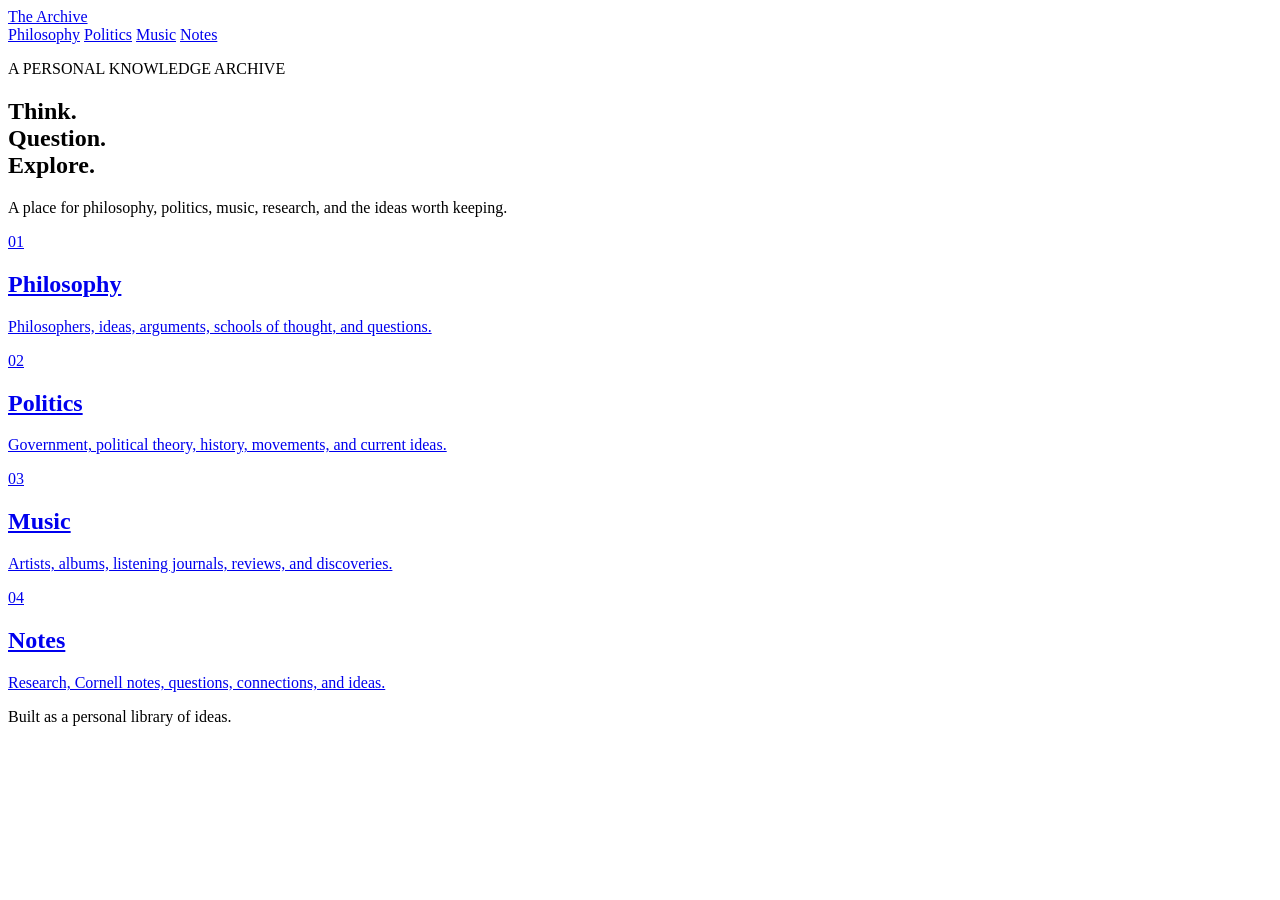
==== index.html @ 558705a9 "Create index.html for The Archive structure This HTML file serves as the main structure for 'The Arc" ====
<!DOCTYPE html>
<html lang="en">
<head>
    <meta charset="UTF-8">
    <meta name="viewport" content="width=device-width, initial-scale=1.0">

    <title>The Archive</title>

    <link rel="stylesheet" href="style.css">
</head>

<body>

    <header>
        <nav>
            <a href="index.html" class="logo">The Archive</a>

            <div class="nav-links">
                <a href="philosophy.html">Philosophy</a>
                <a href="politics.html">Politics</a>
                <a href="music.html">Music</a>
                <a href="notes.html">Notes</a>
            </div>
        </nav>
    </header>


    <main>

        <section class="hero">

            <p class="eyebrow">A PERSONAL KNOWLEDGE ARCHIVE</p>

            <h1>
                Think.<br>
                Question.<br>
                Explore.
            </h1>

            <p class="intro">
                A place for philosophy, politics, music,
                research, and the ideas worth keeping.
            </p>

        </section>


        <section class="sections">

            <a href="philosophy.html" class="card">
                <span class="number">01</span>
                <h2>Philosophy</h2>
                <p>
                    Philosophers, ideas, arguments,
                    schools of thought, and questions.
                </p>
            </a>


            <a href="politics.html" class="card">
                <span class="number">02</span>
                <h2>Politics</h2>
                <p>
                    Government, political theory,
                    history, movements, and current ideas.
                </p>
            </a>


            <a href="music.html" class="card">
                <span class="number">03</span>
                <h2>Music</h2>
                <p>
                    Artists, albums, listening journals,
                    reviews, and discoveries.
                </p>
            </a>


            <a href="notes.html" class="card">
                <span class="number">04</span>
                <h2>Notes</h2>
                <p>
                    Research, Cornell notes, questions,
                    connections, and ideas.
                </p>
            </a>

        </section>

    </main>


    <footer>
        <p>Built as a personal library of ideas.</p>
    </footer>

</body>
</html>
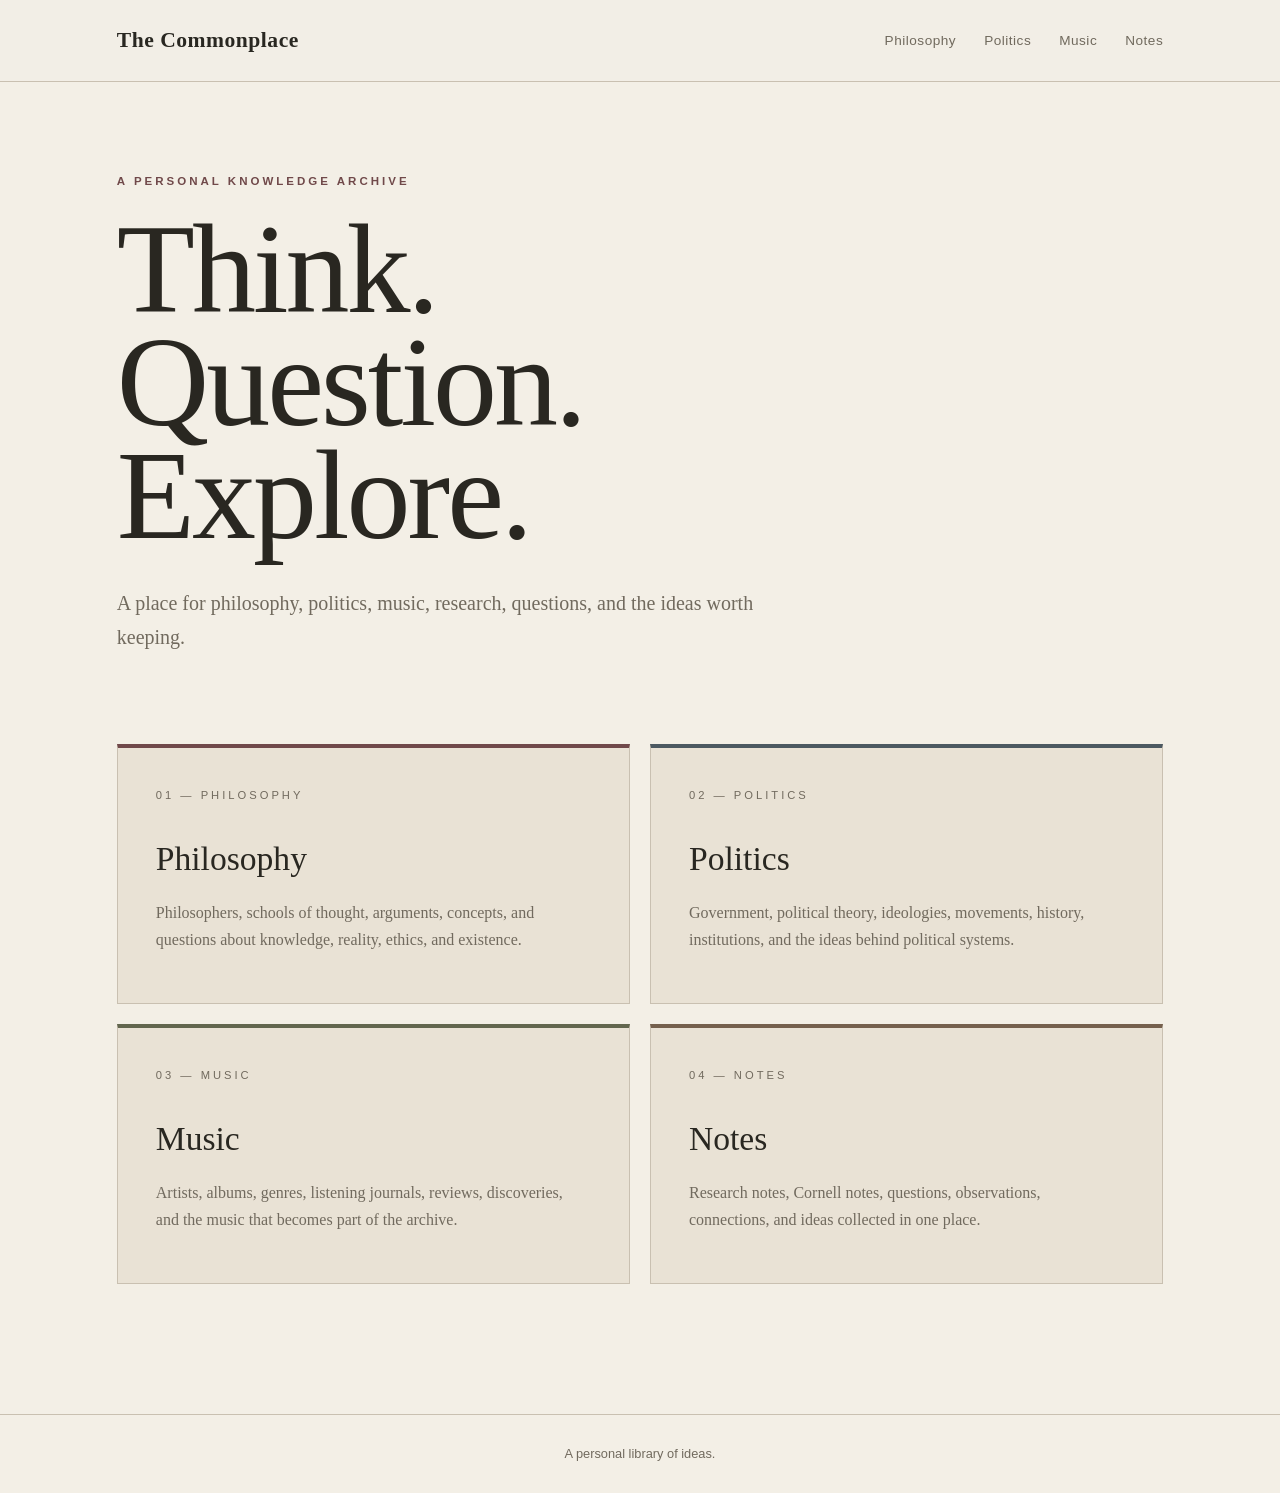
==== commit cb01d10f: "Revise HTML structure and content for clarity Updated the title and meta description for better SEO." ====
--- a/index.html
+++ b/index.html
@@ -1,35 +1,82 @@
 <!DOCTYPE html>
 <html lang="en">
+
 <head>
+
     <meta charset="UTF-8">
-    <meta name="viewport" content="width=device-width, initial-scale=1.0">
-
-    <title>The Archive</title>
+
+    <meta
+        name="viewport"
+        content="width=device-width, initial-scale=1.0"
+    >
+
+    <meta
+        name="description"
+        content="A personal archive for philosophy, politics, music, research, and notes."
+    >
+
+    <title>The Commonplace</title>
 
     <link rel="stylesheet" href="style.css">
+
 </head>
 
+
 <body>
 
+
+    <!-- =========================
+         NAVIGATION
+    ========================== -->
+
     <header>
+
         <nav>
-            <a href="index.html" class="logo">The Archive</a>
+
+            <a href="index.html" class="logo">
+                The Commonplace
+            </a>
 
             <div class="nav-links">
-                <a href="philosophy.html">Philosophy</a>
-                <a href="politics.html">Politics</a>
-                <a href="music.html">Music</a>
-                <a href="notes.html">Notes</a>
+
+                <a href="philosophy.html">
+                    Philosophy
+                </a>
+
+                <a href="politics.html">
+                    Politics
+                </a>
+
+                <a href="music.html">
+                    Music
+                </a>
+
+                <a href="notes.html">
+                    Notes
+                </a>
+
             </div>
+
         </nav>
+
     </header>
 
 
+
+    <!-- =========================
+         MAIN CONTENT
+    ========================== -->
+
     <main>
 
+
+        <!-- HERO -->
+
         <section class="hero">
 
-            <p class="eyebrow">A PERSONAL KNOWLEDGE ARCHIVE</p>
+            <p class="eyebrow">
+                A PERSONAL KNOWLEDGE ARCHIVE
+            </p>
 
             <h1>
                 Think.<br>
@@ -39,61 +86,142 @@
 
             <p class="intro">
                 A place for philosophy, politics, music,
-                research, and the ideas worth keeping.
+                research, questions, and the ideas worth keeping.
             </p>
 
         </section>
 
 
+
+        <!-- =========================
+             MAIN SECTIONS
+        ========================== -->
+
         <section class="sections">
 
-            <a href="philosophy.html" class="card">
-                <span class="number">01</span>
-                <h2>Philosophy</h2>
-                <p>
-                    Philosophers, ideas, arguments,
-                    schools of thought, and questions.
-                </p>
-            </a>
-
-
-            <a href="politics.html" class="card">
-                <span class="number">02</span>
-                <h2>Politics</h2>
+
+            <!-- PHILOSOPHY -->
+
+            <a
+                href="philosophy.html"
+                class="card"
+            >
+
+                <span class="number">
+                    01 — PHILOSOPHY
+                </span>
+
+                <h2>
+                    Philosophy
+                </h2>
+
+                <p>
+                    Philosophers, schools of thought,
+                    arguments, concepts, and questions
+                    about knowledge, reality, ethics,
+                    and existence.
+                </p>
+
+            </a>
+
+
+
+            <!-- POLITICS -->
+
+            <a
+                href="politics.html"
+                class="card"
+            >
+
+                <span class="number">
+                    02 — POLITICS
+                </span>
+
+                <h2>
+                    Politics
+                </h2>
+
                 <p>
                     Government, political theory,
-                    history, movements, and current ideas.
-                </p>
-            </a>
-
-
-            <a href="music.html" class="card">
-                <span class="number">03</span>
-                <h2>Music</h2>
-                <p>
-                    Artists, albums, listening journals,
-                    reviews, and discoveries.
-                </p>
-            </a>
-
-
-            <a href="notes.html" class="card">
-                <span class="number">04</span>
-                <h2>Notes</h2>
-                <p>
-                    Research, Cornell notes, questions,
-                    connections, and ideas.
-                </p>
-            </a>
+                    ideologies, movements, history,
+                    institutions, and the ideas behind
+                    political systems.
+                </p>
+
+            </a>
+
+
+
+            <!-- MUSIC -->
+
+            <a
+                href="music.html"
+                class="card"
+            >
+
+                <span class="number">
+                    03 — MUSIC
+                </span>
+
+                <h2>
+                    Music
+                </h2>
+
+                <p>
+                    Artists, albums, genres, listening
+                    journals, reviews, discoveries,
+                    and the music that becomes part
+                    of the archive.
+                </p>
+
+            </a>
+
+
+
+            <!-- NOTES -->
+
+            <a
+                href="notes.html"
+                class="card"
+            >
+
+                <span class="number">
+                    04 — NOTES
+                </span>
+
+                <h2>
+                    Notes
+                </h2>
+
+                <p>
+                    Research notes, Cornell notes,
+                    questions, observations, connections,
+                    and ideas collected in one place.
+                </p>
+
+            </a>
+
 
         </section>
 
+
     </main>
 
 
+
+    <!-- =========================
+         FOOTER
+    ========================== -->
+
     <footer>
-        <p>Built as a personal library of ideas.</p>
+
+        <p>
+            A personal library of ideas.
+        </p>
+
     </footer>
 
+
 </body>
+
 </html>
--- a/style.css
+++ b/style.css
@@ -0,0 +1,308 @@
+/* =========================================
+   THE COMMONPLACE — GLOBAL STYLE
+   Philosophy • Politics • Music • Notes
+========================================= */
+
+
+/* ---------- RESET ---------- */
+
+* {
+    box-sizing: border-box;
+    margin: 0;
+    padding: 0;
+}
+
+html {
+    scroll-behavior: smooth;
+}
+
+body {
+    background: #f3efe6;
+    color: #292721;
+    font-family: Georgia, "Times New Roman", serif;
+    line-height: 1.7;
+}
+
+
+/* ---------- VARIABLES ---------- */
+
+:root {
+    --paper: #f3efe6;
+    --paper-dark: #e9e2d5;
+    --ink: #292721;
+    --muted: #716a5e;
+    --border: #c9c0b1;
+
+    --burgundy: #70494a;
+    --olive: #62664e;
+    --navy: #4c5961;
+    --brown: #75604d;
+}
+
+
+/* ---------- NAVIGATION ---------- */
+
+header {
+    width: 100%;
+    border-bottom: 1px solid var(--border);
+    background: rgba(243, 239, 230, 0.96);
+}
+
+nav {
+    max-width: 1200px;
+    margin: auto;
+    padding: 22px 6%;
+
+    display: flex;
+    justify-content: space-between;
+    align-items: center;
+}
+
+.logo {
+    color: var(--ink);
+    text-decoration: none;
+
+    font-size: 1.35rem;
+    font-weight: bold;
+    letter-spacing: 0.5px;
+}
+
+.nav-links {
+    display: flex;
+    align-items: center;
+    gap: 28px;
+}
+
+.nav-links a {
+    color: var(--muted);
+    text-decoration: none;
+
+    font-family: Arial, Helvetica, sans-serif;
+    font-size: 0.85rem;
+    letter-spacing: 0.5px;
+
+    transition: color 0.2s ease;
+}
+
+.nav-links a:hover {
+    color: var(--burgundy);
+}
+
+
+/* ---------- MAIN ---------- */
+
+main {
+    width: 100%;
+    max-width: 1200px;
+    margin: auto;
+    padding: 90px 6%;
+}
+
+
+/* ---------- HERO ---------- */
+
+.hero {
+    max-width: 850px;
+    margin-bottom: 90px;
+}
+
+.eyebrow {
+    margin-bottom: 22px;
+
+    color: var(--burgundy);
+
+    font-family: Arial, Helvetica, sans-serif;
+    font-size: 0.72rem;
+    font-weight: bold;
+    letter-spacing: 3px;
+}
+
+h1 {
+    margin-bottom: 35px;
+
+    color: var(--ink);
+
+    font-size: clamp(4rem, 10vw, 8rem);
+    font-weight: normal;
+    line-height: 0.88;
+    letter-spacing: -3px;
+}
+
+.intro {
+    max-width: 650px;
+
+    color: var(--muted);
+
+    font-size: 1.25rem;
+    line-height: 1.7;
+}
+
+
+/* ---------- SECTION GRID ---------- */
+
+.sections {
+    display: grid;
+    grid-template-columns: repeat(2, 1fr);
+    gap: 20px;
+}
+
+
+/* ---------- CARDS ---------- */
+
+.card {
+    position: relative;
+
+    display: block;
+
+    min-height: 260px;
+    padding: 38px;
+
+    border: 1px solid var(--border);
+
+    background: var(--paper-dark);
+
+    color: var(--ink);
+    text-decoration: none;
+
+    transition:
+        transform 0.2s ease,
+        background 0.2s ease,
+        border-color 0.2s ease;
+}
+
+.card:hover {
+    transform: translateY(-5px);
+
+    background: #e4dccd;
+    border-color: #aaa091;
+}
+
+.number {
+    display: block;
+
+    margin-bottom: 25px;
+
+    color: var(--muted);
+
+    font-family: Arial, Helvetica, sans-serif;
+    font-size: 0.7rem;
+    letter-spacing: 3px;
+}
+
+.card h2 {
+    margin-bottom: 12px;
+
+    font-size: 2.1rem;
+    font-weight: normal;
+}
+
+.card p {
+    max-width: 430px;
+
+    color: var(--muted);
+
+    font-size: 1rem;
+}
+
+
+/* ---------- CARD ACCENTS ---------- */
+
+/* Philosophy */
+
+.card:nth-child(1) {
+    border-top: 4px solid var(--burgundy);
+}
+
+/* Politics */
+
+.card:nth-child(2) {
+    border-top: 4px solid var(--navy);
+}
+
+/* Music */
+
+.card:nth-child(3) {
+    border-top: 4px solid var(--olive);
+}
+
+/* Notes */
+
+.card:nth-child(4) {
+    border-top: 4px solid var(--brown);
+}
+
+
+/* ---------- FOOTER ---------- */
+
+footer {
+    margin-top: 40px;
+
+    border-top: 1px solid var(--border);
+
+    padding: 28px 6%;
+
+    text-align: center;
+
+    color: var(--muted);
+
+    font-family: Arial, Helvetica, sans-serif;
+    font-size: 0.8rem;
+}
+
+
+/* ---------- LINKS ---------- */
+
+a {
+    transition: 0.2s ease;
+}
+
+
+/* ---------- MOBILE ---------- */
+
+@media (max-width: 700px) {
+
+    nav {
+        flex-direction: column;
+        gap: 18px;
+    }
+
+    .nav-links {
+        flex-wrap: wrap;
+        justify-content: center;
+        gap: 15px;
+    }
+
+    main {
+        padding-top: 60px;
+    }
+
+    .hero {
+        margin-bottom: 60px;
+    }
+
+    h1 {
+        font-size: clamp(3.5rem, 18vw, 6rem);
+        letter-spacing: -2px;
+    }
+
+    .intro {
+        font-size: 1.05rem;
+    }
+
+    .sections {
+        grid-template-columns: 1fr;
+    }
+
+    .card {
+        min-height: 220px;
+        padding: 30px;
+    }
+}
+
+
+/* ---------- ACCESSIBILITY ---------- */
+
+a:focus-visible {
+    outline: 2px solid var(--burgundy);
+    outline-offset: 4px;
+}
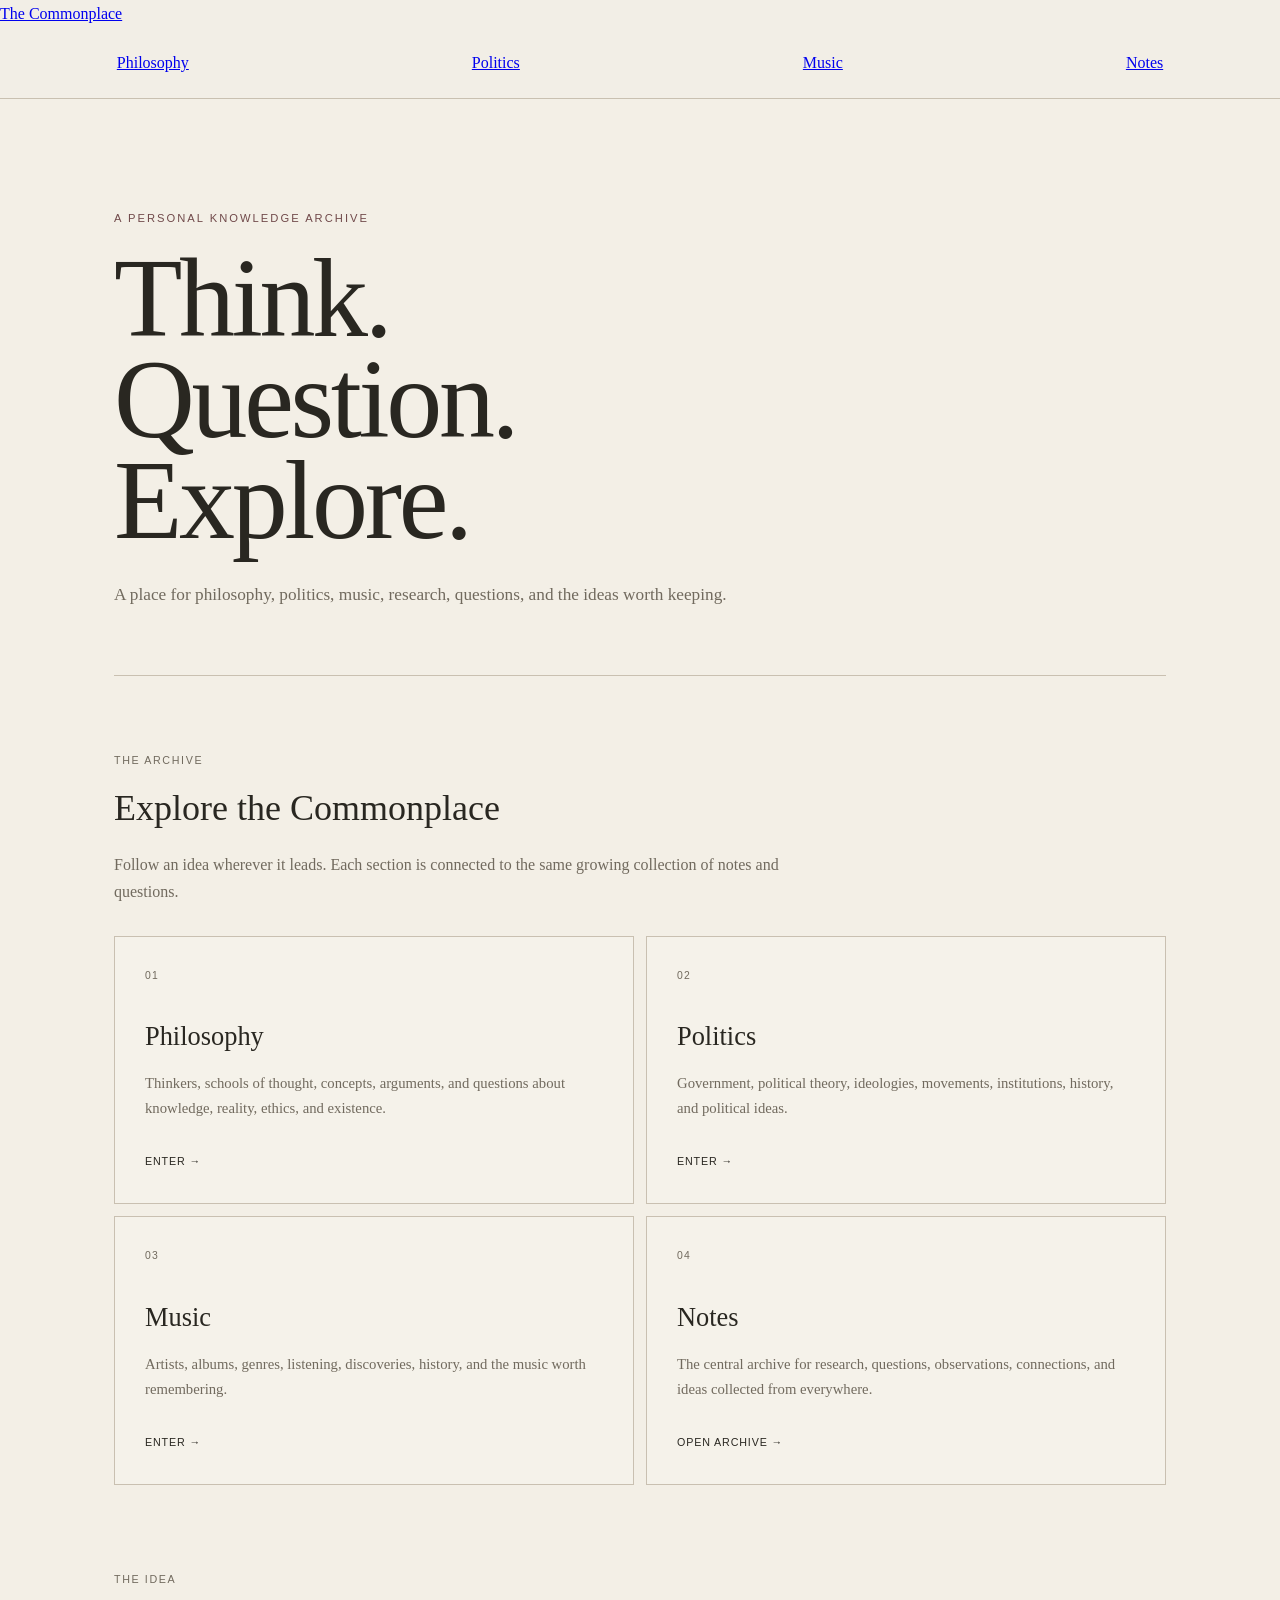
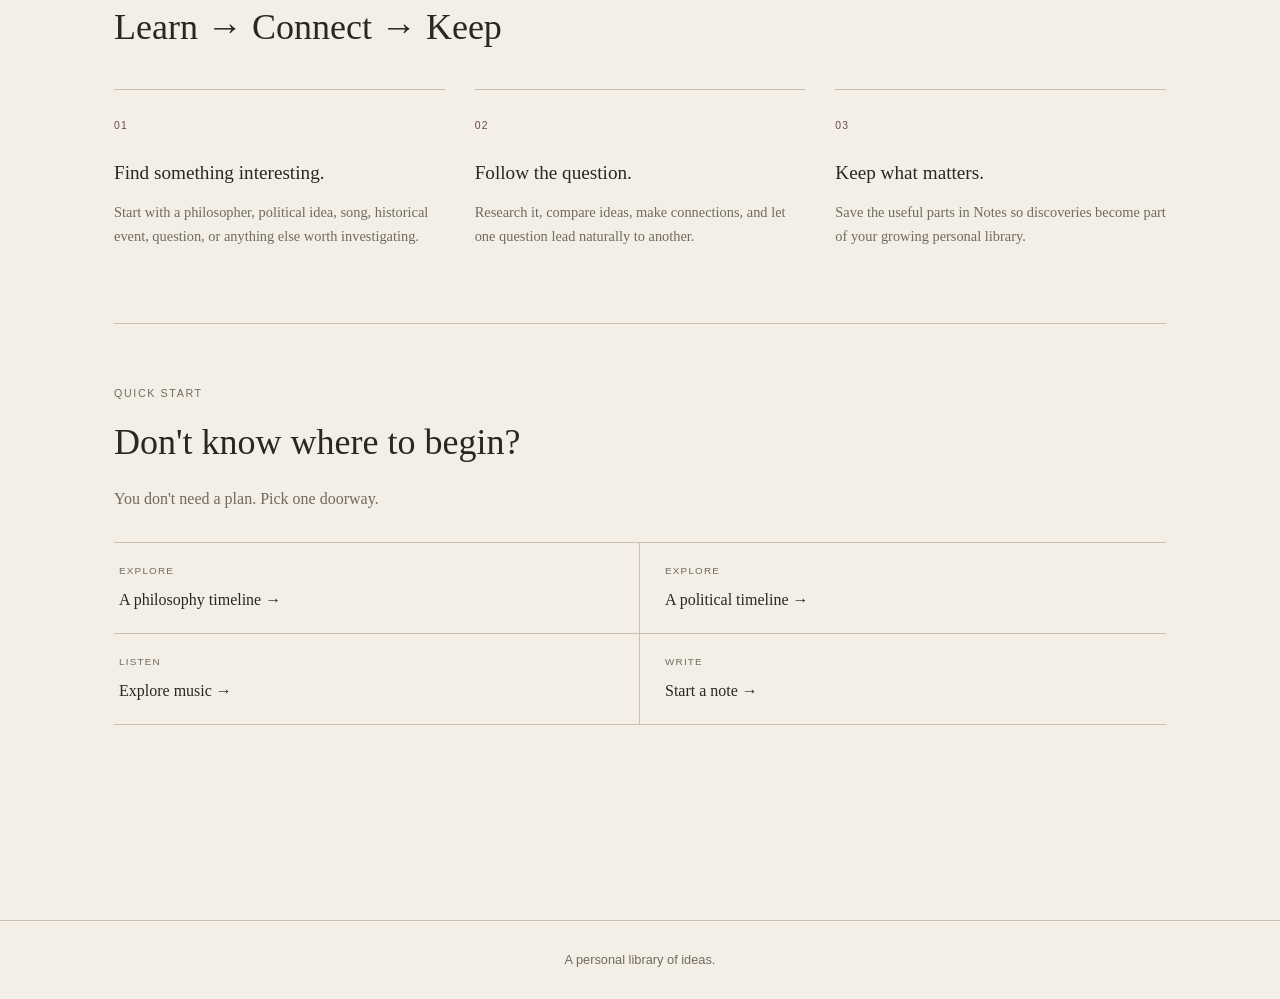
==== commit 228f77b4: "Revise homepage content and navigation structure Updated content and structure for the homepage, inc" ====
--- a/index.html
+++ b/index.html
@@ -12,7 +12,7 @@
 
     <meta
         name="description"
-        content="A personal archive for philosophy, politics, music, research, and notes."
+        content="The Commonplace — a personal archive for philosophy, politics, music, research, questions, and notes."
     >
 
     <title>The Commonplace</title>
@@ -25,201 +25,653 @@
 <body>
 
 
+<header class="commonplace-header">
+
+    <a href="index.html" class="commonplace-logo">
+        The Commonplace
+    </a>
+
+    <nav class="commonplace-nav">
+
+        <a href="philosophy.html">
+            Philosophy
+        </a>
+
+        <a href="politics.html">
+            Politics
+        </a>
+
+        <a href="music.html">
+            Music
+        </a>
+
+        <a href="notes.html">
+            Notes
+        </a>
+
+    </nav>
+
+</header>
+
+
+
+<main class="home-page">
+
+
     <!-- =========================
-         NAVIGATION
+         HERO
     ========================== -->
 
-    <header>
-
-        <nav>
-
-            <a href="index.html" class="logo">
-                The Commonplace
-            </a>
-
-            <div class="nav-links">
-
-                <a href="philosophy.html">
-                    Philosophy
-                </a>
-
-                <a href="politics.html">
-                    Politics
-                </a>
-
-                <a href="music.html">
-                    Music
-                </a>
-
-                <a href="notes.html">
-                    Notes
-                </a>
-
-            </div>
-
-        </nav>
-
-    </header>
+    <section class="home-hero">
+
+        <p class="home-eyebrow">
+            A PERSONAL KNOWLEDGE ARCHIVE
+        </p>
+
+        <h1>
+            Think.<br>
+            Question.<br>
+            Explore.
+        </h1>
+
+        <p class="home-intro">
+            A place for philosophy, politics, music,
+            research, questions, and the ideas worth keeping.
+        </p>
+
+    </section>
 
 
 
     <!-- =========================
-         MAIN CONTENT
+         EXPLORE
     ========================== -->
 
-    <main>
-
-
-        <!-- HERO -->
-
-        <section class="hero">
-
-            <p class="eyebrow">
-                A PERSONAL KNOWLEDGE ARCHIVE
+    <section class="home-section">
+
+        <div class="home-section-heading">
+
+            <span class="home-section-number">
+                THE ARCHIVE
+            </span>
+
+            <h2>
+                Explore the Commonplace
+            </h2>
+
+            <p>
+                Follow an idea wherever it leads.
+                Each section is connected to the same
+                growing collection of notes and questions.
             </p>
 
-            <h1>
-                Think.<br>
-                Question.<br>
-                Explore.
-            </h1>
-
-            <p class="intro">
-                A place for philosophy, politics, music,
-                research, questions, and the ideas worth keeping.
-            </p>
-
-        </section>
-
-
-
-        <!-- =========================
-             MAIN SECTIONS
-        ========================== -->
-
-        <section class="sections">
-
-
-            <!-- PHILOSOPHY -->
+        </div>
+
+
+        <div class="home-grid">
+
 
             <a
                 href="philosophy.html"
-                class="card"
+                class="home-card"
             >
 
-                <span class="number">
-                    01 — PHILOSOPHY
-                </span>
-
-                <h2>
+                <span class="home-card-number">
+                    01
+                </span>
+
+                <h3>
                     Philosophy
-                </h2>
+                </h3>
 
                 <p>
-                    Philosophers, schools of thought,
-                    arguments, concepts, and questions
+                    Thinkers, schools of thought,
+                    concepts, arguments, and questions
                     about knowledge, reality, ethics,
                     and existence.
                 </p>
 
-            </a>
-
-
-
-            <!-- POLITICS -->
+                <span class="home-card-link">
+                    Enter →
+                </span>
+
+            </a>
+
+
 
             <a
                 href="politics.html"
-                class="card"
+                class="home-card"
             >
 
-                <span class="number">
-                    02 — POLITICS
-                </span>
-
-                <h2>
+                <span class="home-card-number">
+                    02
+                </span>
+
+                <h3>
                     Politics
-                </h2>
+                </h3>
 
                 <p>
                     Government, political theory,
-                    ideologies, movements, history,
-                    institutions, and the ideas behind
-                    political systems.
+                    ideologies, movements, institutions,
+                    history, and political ideas.
                 </p>
 
-            </a>
-
-
-
-            <!-- MUSIC -->
+                <span class="home-card-link">
+                    Enter →
+                </span>
+
+            </a>
+
+
 
             <a
                 href="music.html"
-                class="card"
+                class="home-card"
             >
 
-                <span class="number">
-                    03 — MUSIC
-                </span>
-
-                <h2>
+                <span class="home-card-number">
+                    03
+                </span>
+
+                <h3>
                     Music
-                </h2>
+                </h3>
 
                 <p>
-                    Artists, albums, genres, listening
-                    journals, reviews, discoveries,
-                    and the music that becomes part
-                    of the archive.
+                    Artists, albums, genres, listening,
+                    discoveries, history, and the music
+                    worth remembering.
                 </p>
 
-            </a>
-
-
-
-            <!-- NOTES -->
+                <span class="home-card-link">
+                    Enter →
+                </span>
+
+            </a>
+
+
 
             <a
                 href="notes.html"
-                class="card"
+                class="home-card"
             >
 
-                <span class="number">
-                    04 — NOTES
-                </span>
-
-                <h2>
+                <span class="home-card-number">
+                    04
+                </span>
+
+                <h3>
                     Notes
-                </h2>
+                </h3>
 
                 <p>
-                    Research notes, Cornell notes,
+                    The central archive for research,
                     questions, observations, connections,
-                    and ideas collected in one place.
+                    and ideas collected from everywhere.
                 </p>
 
-            </a>
-
-
-        </section>
-
-
-    </main>
+                <span class="home-card-link">
+                    Open archive →
+                </span>
+
+            </a>
+
+
+        </div>
+
+    </section>
 
 
 
     <!-- =========================
-         FOOTER
+         HOW IT WORKS
     ========================== -->
 
-    <footer>
-
-        <p>
-            A personal library of ideas.
-        </p>
-
-    </footer>
+    <section class="home-section home-method">
+
+        <div class="home-section-heading">
+
+            <span class="home-section-number">
+                THE IDEA
+            </span>
+
+            <h2>
+                Learn → Connect → Keep
+            </h2>
+
+        </div>
+
+
+        <div class="home-method-grid">
+
+
+            <div class="home-method-item">
+
+                <span>
+                    01
+                </span>
+
+                <h3>
+                    Find something interesting.
+                </h3>
+
+                <p>
+                    Start with a philosopher, political idea,
+                    song, historical event, question, or anything
+                    else worth investigating.
+                </p>
+
+            </div>
+
+
+
+            <div class="home-method-item">
+
+                <span>
+                    02
+                </span>
+
+                <h3>
+                    Follow the question.
+                </h3>
+
+                <p>
+                    Research it, compare ideas, make connections,
+                    and let one question lead naturally to another.
+                </p>
+
+            </div>
+
+
+
+            <div class="home-method-item">
+
+                <span>
+                    03
+                </span>
+
+                <h3>
+                    Keep what matters.
+                </h3>
+
+                <p>
+                    Save the useful parts in Notes so discoveries
+                    become part of your growing personal library.
+                </p>
+
+            </div>
+
+
+        </div>
+
+    </section>
+
+
+
+    <!-- =========================
+         QUICK START
+    ========================== -->
+
+    <section class="home-section home-start">
+
+        <div class="home-section-heading">
+
+            <span class="home-section-number">
+                QUICK START
+            </span>
+
+            <h2>
+                Don't know where to begin?
+            </h2>
+
+            <p>
+                You don't need a plan. Pick one doorway.
+            </p>
+
+        </div>
+
+
+        <div class="home-start-links">
+
+            <a href="philosophy.html#timeline">
+                <span>Explore</span>
+                A philosophy timeline →
+            </a>
+
+            <a href="politics.html#timeline">
+                <span>Explore</span>
+                A political timeline →
+            </a>
+
+            <a href="music.html">
+                <span>Listen</span>
+                Explore music →
+            </a>
+
+            <a href="notes.html#create">
+                <span>Write</span>
+                Start a note →
+            </a>
+
+        </div>
+
+    </section>
+
+
+</main>
+
+
+
+<footer>
+
+    <p>
+        A personal library of ideas.
+    </p>
+
+</footer>
+
+
+
+<style>
+
+/* =========================================
+   HOME — THE COMMONPLACE
+   ========================================= */
+
+.home-page {
+    max-width: 1100px;
+    margin: 0 auto;
+    padding: 40px 24px 80px;
+}
+
+
+/* HERO */
+
+.home-hero {
+    padding: 70px 0 65px;
+    border-bottom: 1px solid var(--border);
+}
+
+.home-eyebrow {
+    font-family: Arial, sans-serif;
+    font-size: 0.7rem;
+    letter-spacing: 0.18em;
+    color: var(--burgundy);
+    margin: 0 0 20px;
+}
+
+.home-hero h1 {
+    margin: 0 0 28px;
+    font-size: clamp(3.5rem, 9vw, 7rem);
+    font-weight: normal;
+    line-height: 0.9;
+    letter-spacing: -0.03em;
+}
+
+.home-intro {
+    max-width: 650px;
+    margin: 0;
+    color: var(--muted);
+    font-size: 1.08rem;
+    line-height: 1.8;
+}
+
+
+/* SECTIONS */
+
+.home-section {
+    margin: 75px 0;
+}
+
+.home-section-heading {
+    margin-bottom: 30px;
+}
+
+.home-section-number {
+    display: block;
+    margin-bottom: 9px;
+
+    font-family: Arial, sans-serif;
+    font-size: 0.67rem;
+    letter-spacing: 0.15em;
+
+    color: var(--muted);
+}
+
+.home-section-heading h2 {
+    margin: 0 0 12px;
+
+    font-size: 2.25rem;
+    font-weight: normal;
+}
+
+.home-section-heading p {
+    max-width: 680px;
+    margin: 0;
+
+    color: var(--muted);
+    line-height: 1.7;
+}
+
+
+/* ARCHIVE CARDS */
+
+.home-grid {
+    display: grid;
+    grid-template-columns: 1fr 1fr;
+    gap: 12px;
+}
+
+.home-card {
+    display: block;
+
+    padding: 30px;
+
+    border: 1px solid var(--border);
+
+    color: var(--ink);
+    text-decoration: none;
+
+    background: rgba(255,255,255,0.16);
+
+    transition:
+        transform 0.2s ease,
+        border-color 0.2s ease;
+}
+
+.home-card:hover {
+    transform: translateY(-3px);
+    border-color: var(--burgundy);
+}
+
+.home-card-number {
+    display: block;
+
+    margin-bottom: 30px;
+
+    font-family: Arial, sans-serif;
+    font-size: 0.65rem;
+    letter-spacing: 0.12em;
+
+    color: var(--muted);
+}
+
+.home-card h3 {
+    margin: 0 0 12px;
+
+    font-size: 1.65rem;
+    font-weight: normal;
+}
+
+.home-card p {
+    margin: 0 0 25px;
+
+    color: var(--muted);
+    line-height: 1.7;
+    font-size: 0.92rem;
+}
+
+.home-card-link {
+    font-family: Arial, sans-serif;
+    font-size: 0.67rem;
+    letter-spacing: 0.08em;
+    text-transform: uppercase;
+}
+
+
+/* METHOD */
+
+.home-method {
+    padding-top: 10px;
+}
+
+.home-method-grid {
+    display: grid;
+    grid-template-columns: repeat(3, 1fr);
+    gap: 30px;
+}
+
+.home-method-item {
+    border-top: 1px solid var(--border);
+    padding-top: 20px;
+}
+
+.home-method-item > span {
+    font-family: Arial, sans-serif;
+    font-size: 0.65rem;
+    letter-spacing: 0.12em;
+    color: var(--burgundy);
+}
+
+.home-method-item h3 {
+    margin: 20px 0 10px;
+
+    font-size: 1.2rem;
+    font-weight: normal;
+}
+
+.home-method-item p {
+    margin: 0;
+
+    color: var(--muted);
+    font-size: 0.9rem;
+    line-height: 1.7;
+}
+
+
+/* QUICK START */
+
+.home-start {
+    border-top: 1px solid var(--border);
+    padding-top: 60px;
+}
+
+.home-start-links {
+    display: grid;
+    grid-template-columns: 1fr 1fr;
+    border-top: 1px solid var(--border);
+}
+
+.home-start-links a {
+    display: block;
+
+    padding: 20px 5px;
+
+    border-bottom: 1px solid var(--border);
+
+    color: var(--ink);
+    text-decoration: none;
+
+    font-size: 1rem;
+}
+
+.home-start-links a:nth-child(odd) {
+    padding-right: 25px;
+    border-right: 1px solid var(--border);
+}
+
+.home-start-links a:nth-child(even) {
+    padding-left: 25px;
+}
+
+.home-start-links a:hover {
+    color: var(--burgundy);
+}
+
+.home-start-links span {
+    display: block;
+
+    margin-bottom: 6px;
+
+    font-family: Arial, sans-serif;
+    font-size: 0.62rem;
+    letter-spacing: 0.12em;
+    text-transform: uppercase;
+
+    color: var(--muted);
+}
+
+
+/* MOBILE */
+
+@media (max-width: 750px) {
+
+    .home-grid {
+        grid-template-columns: 1fr;
+    }
+
+    .home-method-grid {
+        grid-template-columns: 1fr;
+        gap: 35px;
+    }
+
+    .home-start-links {
+        grid-template-columns: 1fr;
+    }
+
+    .home-start-links a:nth-child(odd) {
+        padding-right: 5px;
+        border-right: none;
+    }
+
+    .home-start-links a:nth-child(even) {
+        padding-left: 5px;
+    }
+
+}
+
+
+@media (max-width: 600px) {
+
+    .home-page {
+        padding: 25px 16px 60px;
+    }
+
+    .home-hero {
+        padding: 45px 0 45px;
+    }
+
+    .home-hero h1 {
+        font-size: clamp(3rem, 16vw, 5rem);
+    }
+
+    .home-section {
+        margin: 55px 0;
+    }
+
+    .home-section-heading h2 {
+        font-size: 1.9rem;
+    }
+
+    .home-card {
+        padding: 24px;
+    }
+
+}
+
+</style>
 
 
 </body>
--- a/style.css
+++ b/style.css
@@ -306,3 +306,401 @@
     outline: 2px solid var(--burgundy);
     outline-offset: 4px;
 }
+
+/* =========================================
+   PHILOSOPHY PAGE
+========================================= */
+
+
+/* ---------- SECTION HEADINGS ---------- */
+
+.section-heading {
+    max-width: 720px;
+    margin-bottom: 45px;
+}
+
+.section-heading h2 {
+    margin-bottom: 15px;
+
+    font-size: 3rem;
+    font-weight: normal;
+    line-height: 1.1;
+}
+
+.section-heading > p:last-child {
+    color: var(--muted);
+    font-size: 1.05rem;
+}
+
+
+/* ---------- START HERE ---------- */
+
+.philosophy-intro {
+    margin-bottom: 120px;
+}
+
+.philosophy-links {
+    display: grid;
+    grid-template-columns: repeat(2, 1fr);
+    gap: 1px;
+
+    border: 1px solid var(--border);
+    background: var(--border);
+}
+
+.philosophy-link {
+    display: flex;
+    gap: 25px;
+
+    padding: 28px;
+
+    background: var(--paper);
+
+    color: var(--ink);
+    text-decoration: none;
+
+    transition: background 0.2s ease;
+}
+
+.philosophy-link:hover {
+    background: #e9e2d5;
+}
+
+.philosophy-link > span {
+    color: var(--burgundy);
+
+    font-family: Arial, Helvetica, sans-serif;
+    font-size: 0.7rem;
+    letter-spacing: 2px;
+}
+
+.philosophy-link h3 {
+    margin-bottom: 7px;
+
+    font-size: 1.25rem;
+    font-weight: normal;
+}
+
+.philosophy-link p {
+    color: var(--muted);
+    font-size: 0.95rem;
+}
+
+
+/* ---------- GENERAL SECTIONS ---------- */
+
+.philosophy-section {
+    margin-bottom: 130px;
+}
+
+
+/* ---------- TIMELINE ---------- */
+
+.timeline {
+    border-left: 1px solid var(--border);
+    margin-left: 12px;
+}
+
+.timeline-item {
+    position: relative;
+
+    max-width: 750px;
+
+    padding: 0 0 50px 40px;
+}
+
+.timeline-item::before {
+    content: "";
+
+    position: absolute;
+
+    left: -5px;
+    top: 7px;
+
+    width: 9px;
+    height: 9px;
+
+    border: 1px solid var(--burgundy);
+    background: var(--paper);
+
+    border-radius: 50%;
+}
+
+.timeline-date {
+    display: block;
+
+    margin-bottom: 8px;
+
+    color: var(--burgundy);
+
+    font-family: Arial, Helvetica, sans-serif;
+    font-size: 0.7rem;
+    letter-spacing: 2px;
+}
+
+.timeline-item h3 {
+    margin-bottom: 8px;
+
+    font-size: 1.7rem;
+    font-weight: normal;
+}
+
+.timeline-item p {
+    color: var(--muted);
+}
+
+.timeline-note {
+    display: block;
+
+    margin-top: 12px;
+
+    color: var(--brown);
+
+    font-size: 0.9rem;
+    font-style: italic;
+}
+
+
+/* ---------- PHILOSOPHER GRID ---------- */
+
+.philosopher-grid {
+    display: grid;
+    grid-template-columns: repeat(4, 1fr);
+    gap: 15px;
+}
+
+.philosopher-card {
+    min-height: 230px;
+
+    padding: 25px;
+
+    border: 1px solid var(--border);
+
+    background: var(--paper-dark);
+}
+
+.card-era {
+    display: block;
+
+    margin-bottom: 25px;
+
+    color: var(--burgundy);
+
+    font-family: Arial, Helvetica, sans-serif;
+    font-size: 0.65rem;
+    letter-spacing: 2px;
+}
+
+.philosopher-card h3 {
+    margin-bottom: 10px;
+
+    font-size: 1.45rem;
+    font-weight: normal;
+}
+
+.philosopher-card p {
+    color: var(--muted);
+    font-size: 0.9rem;
+}
+
+
+/* ---------- SCHOOLS ---------- */
+
+.school-list {
+    border-top: 1px solid var(--border);
+}
+
+.school {
+    display: grid;
+    grid-template-columns: 70px 1fr;
+    gap: 20px;
+
+    padding: 28px 0;
+
+    border-bottom: 1px solid var(--border);
+}
+
+.school > span {
+    color: var(--olive);
+
+    font-family: Arial, Helvetica, sans-serif;
+    font-size: 0.7rem;
+    letter-spacing: 2px;
+}
+
+.school h3 {
+    margin-bottom: 6px;
+
+    font-size: 1.5rem;
+    font-weight: normal;
+}
+
+.school p {
+    max-width: 700px;
+
+    color: var(--muted);
+}
+
+
+/* ---------- CONCEPTS ---------- */
+
+.concept-grid {
+    display: grid;
+    grid-template-columns: repeat(4, 1fr);
+    gap: 15px;
+}
+
+.concept {
+    padding: 25px;
+
+    border: 1px solid var(--border);
+
+    background: var(--paper-dark);
+}
+
+.concept h3 {
+    margin-bottom: 10px;
+
+    font-size: 1.25rem;
+    font-weight: normal;
+}
+
+.concept p {
+    color: var(--muted);
+    font-size: 0.9rem;
+}
+
+
+/* ---------- QUESTIONS ---------- */
+
+.question-section {
+    margin-bottom: 130px;
+
+    padding: 70px;
+
+    border: 1px solid var(--border);
+
+    background: var(--paper-dark);
+}
+
+.question-section h2 {
+    max-width: 700px;
+
+    margin-bottom: 45px;
+
+    font-size: clamp(2.5rem, 6vw, 5rem);
+    font-weight: normal;
+    line-height: 1;
+}
+
+.questions {
+    display: grid;
+    grid-template-columns: repeat(2, 1fr);
+
+    border-top: 1px solid var(--border);
+}
+
+.questions p {
+    padding: 20px 0;
+
+    border-bottom: 1px solid var(--border);
+
+    color: var(--muted);
+    font-size: 1rem;
+}
+
+
+/* ---------- NOTES ---------- */
+
+.notes-section {
+    display: flex;
+    justify-content: space-between;
+    align-items: center;
+    gap: 40px;
+
+    margin-bottom: 80px;
+
+    padding: 50px;
+
+    border: 1px solid var(--border);
+    border-left: 4px solid var(--brown);
+}
+
+.notes-section h2 {
+    margin-bottom: 10px;
+
+    font-size: 2.5rem;
+    font-weight: normal;
+}
+
+.notes-section p:last-child {
+    max-width: 650px;
+
+    color: var(--muted);
+}
+
+.notes-button {
+    flex-shrink: 0;
+
+    padding: 14px 22px;
+
+    border: 1px solid var(--ink);
+
+    color: var(--ink);
+    text-decoration: none;
+
+    font-family: Arial, Helvetica, sans-serif;
+    font-size: 0.8rem;
+    letter-spacing: 1px;
+
+    transition: 0.2s ease;
+}
+
+.notes-button:hover {
+    background: var(--ink);
+    color: var(--paper);
+}
+
+
+/* ---------- PHILOSOPHY MOBILE ---------- */
+
+@media (max-width: 900px) {
+
+    .philosopher-grid,
+    .concept-grid {
+        grid-template-columns: repeat(2, 1fr);
+    }
+
+}
+
+@media (max-width: 700px) {
+
+    .philosophy-links {
+        grid-template-columns: 1fr;
+    }
+
+    .section-heading h2 {
+        font-size: 2.4rem;
+    }
+
+    .philosopher-grid,
+    .concept-grid {
+        grid-template-columns: 1fr;
+    }
+
+    .question-section {
+        padding: 35px;
+    }
+
+    .questions {
+        grid-template-columns: 1fr;
+    }
+
+    .notes-section {
+        flex-direction: column;
+        align-items: flex-start;
+
+        padding: 35px;
+    }
+
+}
